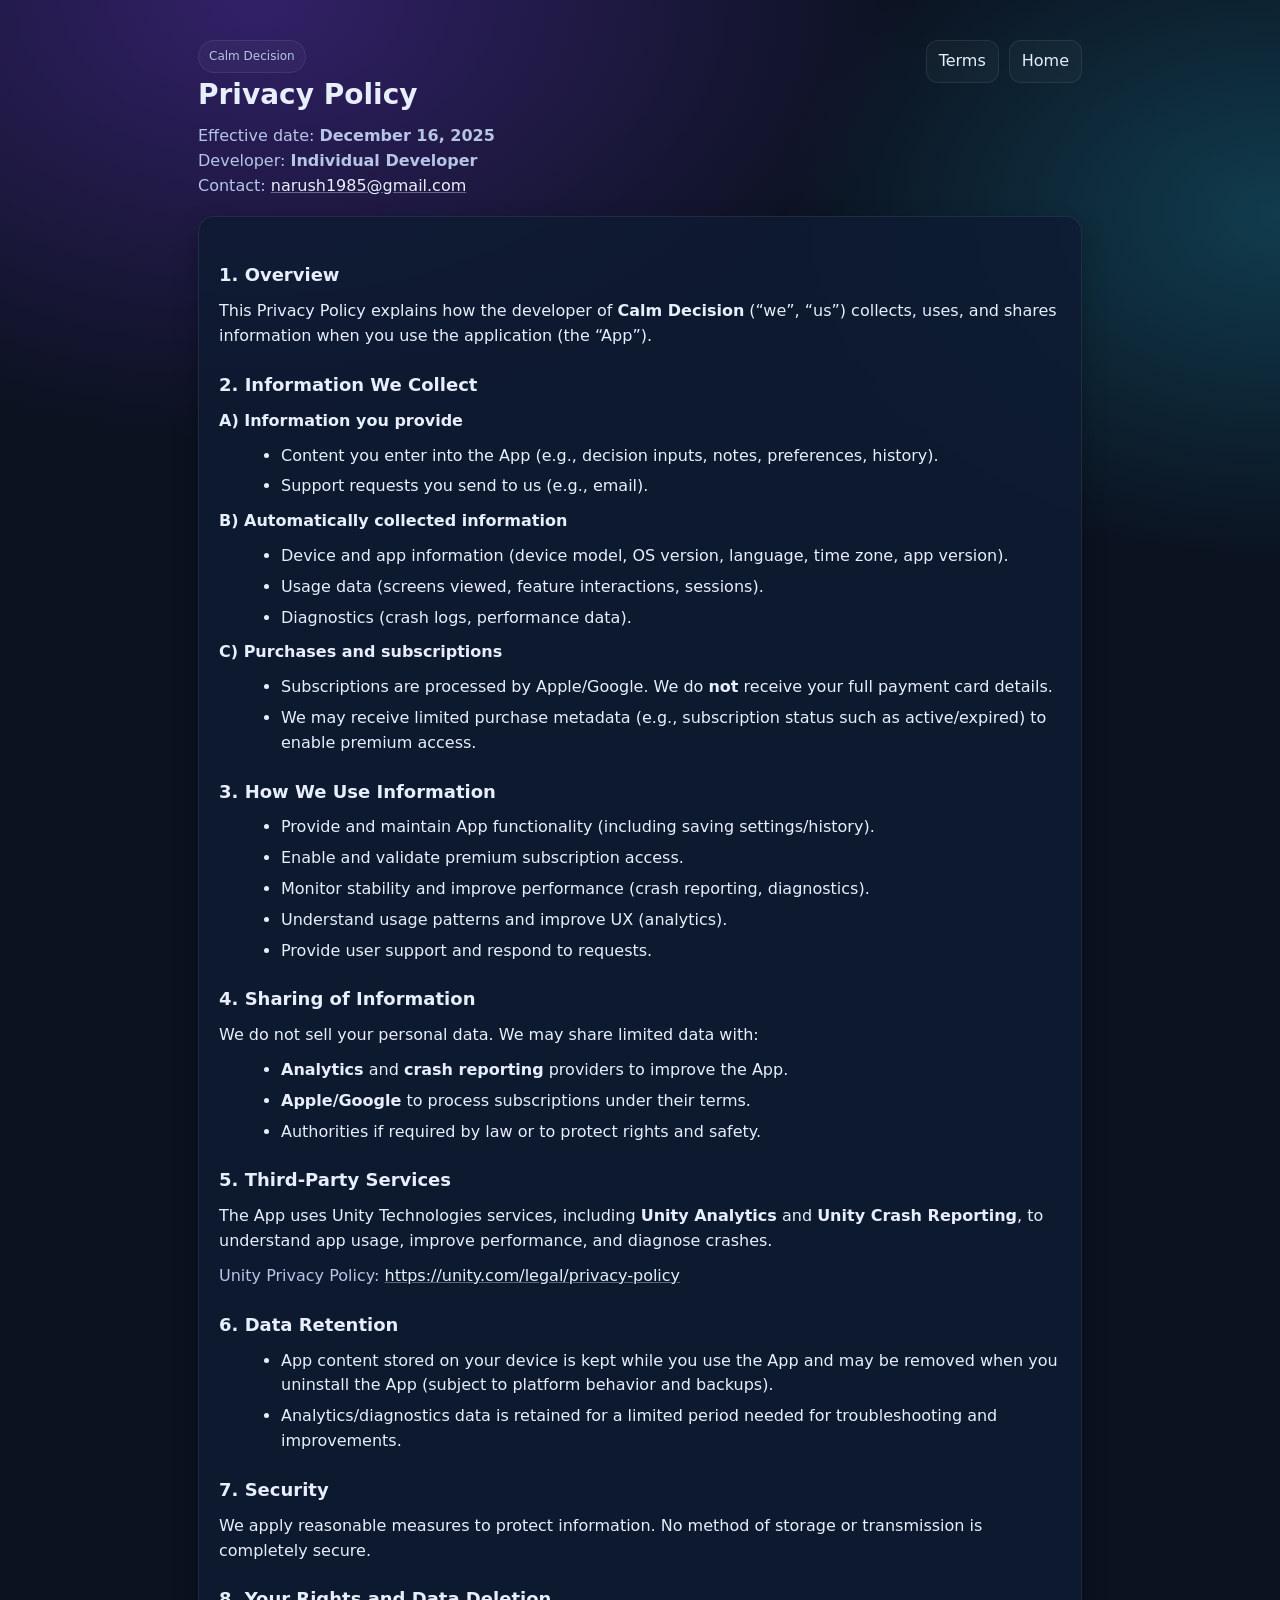
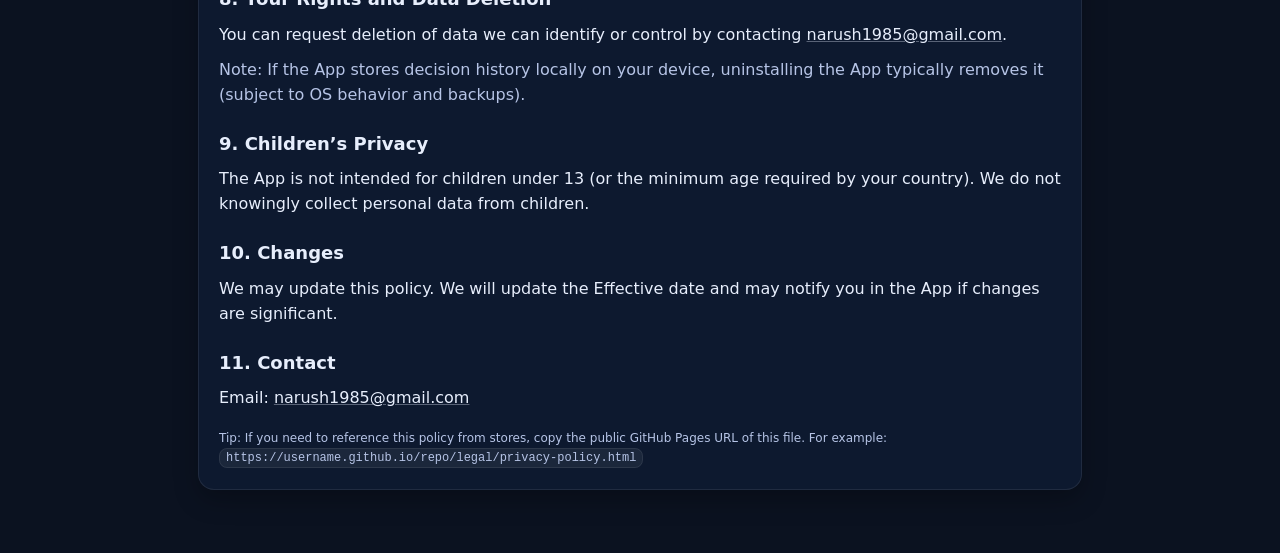
==== legal/privacy-policy.html @ c1544bd0 "Add legal pages for Calm Decision (Privacy Policy, Terms)" ====
<!doctype html>
<html lang="en">
<head>
  <meta charset="utf-8" />
  <meta name="viewport" content="width=device-width,initial-scale=1" />
  <title>Privacy Policy — Calm Decision</title>
  <meta name="description" content="Privacy Policy for Calm Decision app." />
  <style>
    :root { --bg:#0b1220; --card:#0f1b33; --text:#e7eefc; --muted:#b6c4e6; --accent:#7c3aed; --border:rgba(255,255,255,.08); }
    *{box-sizing:border-box}
    body{margin:0;font-family:system-ui,-apple-system,Segoe UI,Roboto,Ubuntu,Cantarell,Noto Sans,sans-serif;background:radial-gradient(1200px 800px at 20% 0%, rgba(124,58,237,.35), transparent 55%),radial-gradient(1000px 700px at 100% 10%, rgba(34,211,238,.22), transparent 50%),var(--bg);color:var(--text);line-height:1.55}
    a{color:var(--text);text-decoration:underline;text-decoration-color:rgba(231,238,252,.35)}
    a:hover{text-decoration-color:var(--text)}
    .wrap{max-width:920px;margin:0 auto;padding:40px 18px 64px}
    .header{display:flex;gap:14px;align-items:flex-start;justify-content:space-between;flex-wrap:wrap;margin-bottom:18px}
    .badge{display:inline-block;padding:6px 10px;border:1px solid var(--border);border-radius:999px;color:var(--muted);font-size:12px;background:rgba(255,255,255,.03)}
    .card{background:rgba(15,27,51,.86);border:1px solid var(--border);border-radius:16px;padding:22px 20px;box-shadow:0 10px 24px rgba(0,0,0,.25)}
    h1{font-size:28px;margin:0 0 8px}
    h2{font-size:18px;margin:22px 0 10px}
    p{margin:10px 0;color:var(--text)}
    ul{margin:8px 0 0 22px;color:var(--text)}
    li{margin:6px 0}
    .muted{color:var(--muted)}
    .toplinks{display:flex;gap:10px;flex-wrap:wrap}
    .toplinks a{display:inline-block;padding:8px 12px;border:1px solid var(--border);border-radius:12px;background:rgba(255,255,255,.03);text-decoration:none}
    .toplinks a:hover{border-color:rgba(255,255,255,.18)}
    footer{margin-top:18px;color:var(--muted);font-size:12px}
    code{background:rgba(255,255,255,.06);padding:2px 6px;border-radius:8px;border:1px solid var(--border)}
  </style>
</head>
<body>
  <div class="wrap">
    <div class="header">
      <div>
        <div class="badge">Calm Decision</div>
        <h1>Privacy Policy</h1>
        <div class="muted">
          Effective date: <strong>December 16, 2025</strong><br />
          Developer: <strong>Individual Developer</strong><br />
          Contact: <a href="mailto:narush1985@gmail.com">narush1985@gmail.com</a>
        </div>
      </div>

      <div class="toplinks">
        <a href="./terms.html" title="Open Terms & Conditions">Terms</a>
        <a href="../" title="Back to site (optional)">Home</a>
      </div>
    </div>

    <div class="card">
      <h2>1. Overview</h2>
      <p>
        This Privacy Policy explains how the developer of <strong>Calm Decision</strong> (“we”, “us”) collects, uses, and shares information
        when you use the application (the “App”).
      </p>

      <h2>2. Information We Collect</h2>
      <p><strong>A) Information you provide</strong></p>
      <ul>
        <li>Content you enter into the App (e.g., decision inputs, notes, preferences, history).</li>
        <li>Support requests you send to us (e.g., email).</li>
      </ul>

      <p><strong>B) Automatically collected information</strong></p>
      <ul>
        <li>Device and app information (device model, OS version, language, time zone, app version).</li>
        <li>Usage data (screens viewed, feature interactions, sessions).</li>
        <li>Diagnostics (crash logs, performance data).</li>
      </ul>

      <p><strong>C) Purchases and subscriptions</strong></p>
      <ul>
        <li>Subscriptions are processed by Apple/Google. We do <strong>not</strong> receive your full payment card details.</li>
        <li>We may receive limited purchase metadata (e.g., subscription status such as active/expired) to enable premium access.</li>
      </ul>

      <h2>3. How We Use Information</h2>
      <ul>
        <li>Provide and maintain App functionality (including saving settings/history).</li>
        <li>Enable and validate premium subscription access.</li>
        <li>Monitor stability and improve performance (crash reporting, diagnostics).</li>
        <li>Understand usage patterns and improve UX (analytics).</li>
        <li>Provide user support and respond to requests.</li>
      </ul>

      <h2>4. Sharing of Information</h2>
      <p>We do not sell your personal data. We may share limited data with:</p>
      <ul>
        <li><strong>Analytics</strong> and <strong>crash reporting</strong> providers to improve the App.</li>
        <li><strong>Apple/Google</strong> to process subscriptions under their terms.</li>
        <li>Authorities if required by law or to protect rights and safety.</li>
      </ul>

      <h2>5. Third-Party Services</h2>
      <p>
        The App uses Unity Technologies services, including <strong>Unity Analytics</strong> and <strong>Unity Crash Reporting</strong>,
        to understand app usage, improve performance, and diagnose crashes.
      </p>
      <p class="muted">
        Unity Privacy Policy: <a href="https://unity.com/legal/privacy-policy" target="_blank" rel="noopener noreferrer">https://unity.com/legal/privacy-policy</a>
      </p>

      <h2>6. Data Retention</h2>
      <ul>
        <li>App content stored on your device is kept while you use the App and may be removed when you uninstall the App (subject to platform behavior and backups).</li>
        <li>Analytics/diagnostics data is retained for a limited period needed for troubleshooting and improvements.</li>
      </ul>

      <h2>7. Security</h2>
      <p>We apply reasonable measures to protect information. No method of storage or transmission is completely secure.</p>

      <h2>8. Your Rights and Data Deletion</h2>
      <p>
        You can request deletion of data we can identify or control by contacting
        <a href="mailto:narush1985@gmail.com">narush1985@gmail.com</a>.
      </p>
      <p class="muted">
        Note: If the App stores decision history locally on your device, uninstalling the App typically removes it (subject to OS behavior and backups).
      </p>

      <h2>9. Children’s Privacy</h2>
      <p>The App is not intended for children under 13 (or the minimum age required by your country). We do not knowingly collect personal data from children.</p>

      <h2>10. Changes</h2>
      <p>We may update this policy. We will update the Effective date and may notify you in the App if changes are significant.</p>

      <h2>11. Contact</h2>
      <p>Email: <a href="mailto:narush1985@gmail.com">narush1985@gmail.com</a></p>

      <footer>
        Tip: If you need to reference this policy from stores, copy the public GitHub Pages URL of this file.
        For example: <code>https://username.github.io/repo/legal/privacy-policy.html</code>
      </footer>
    </div>
  </div>
</body>
</html>
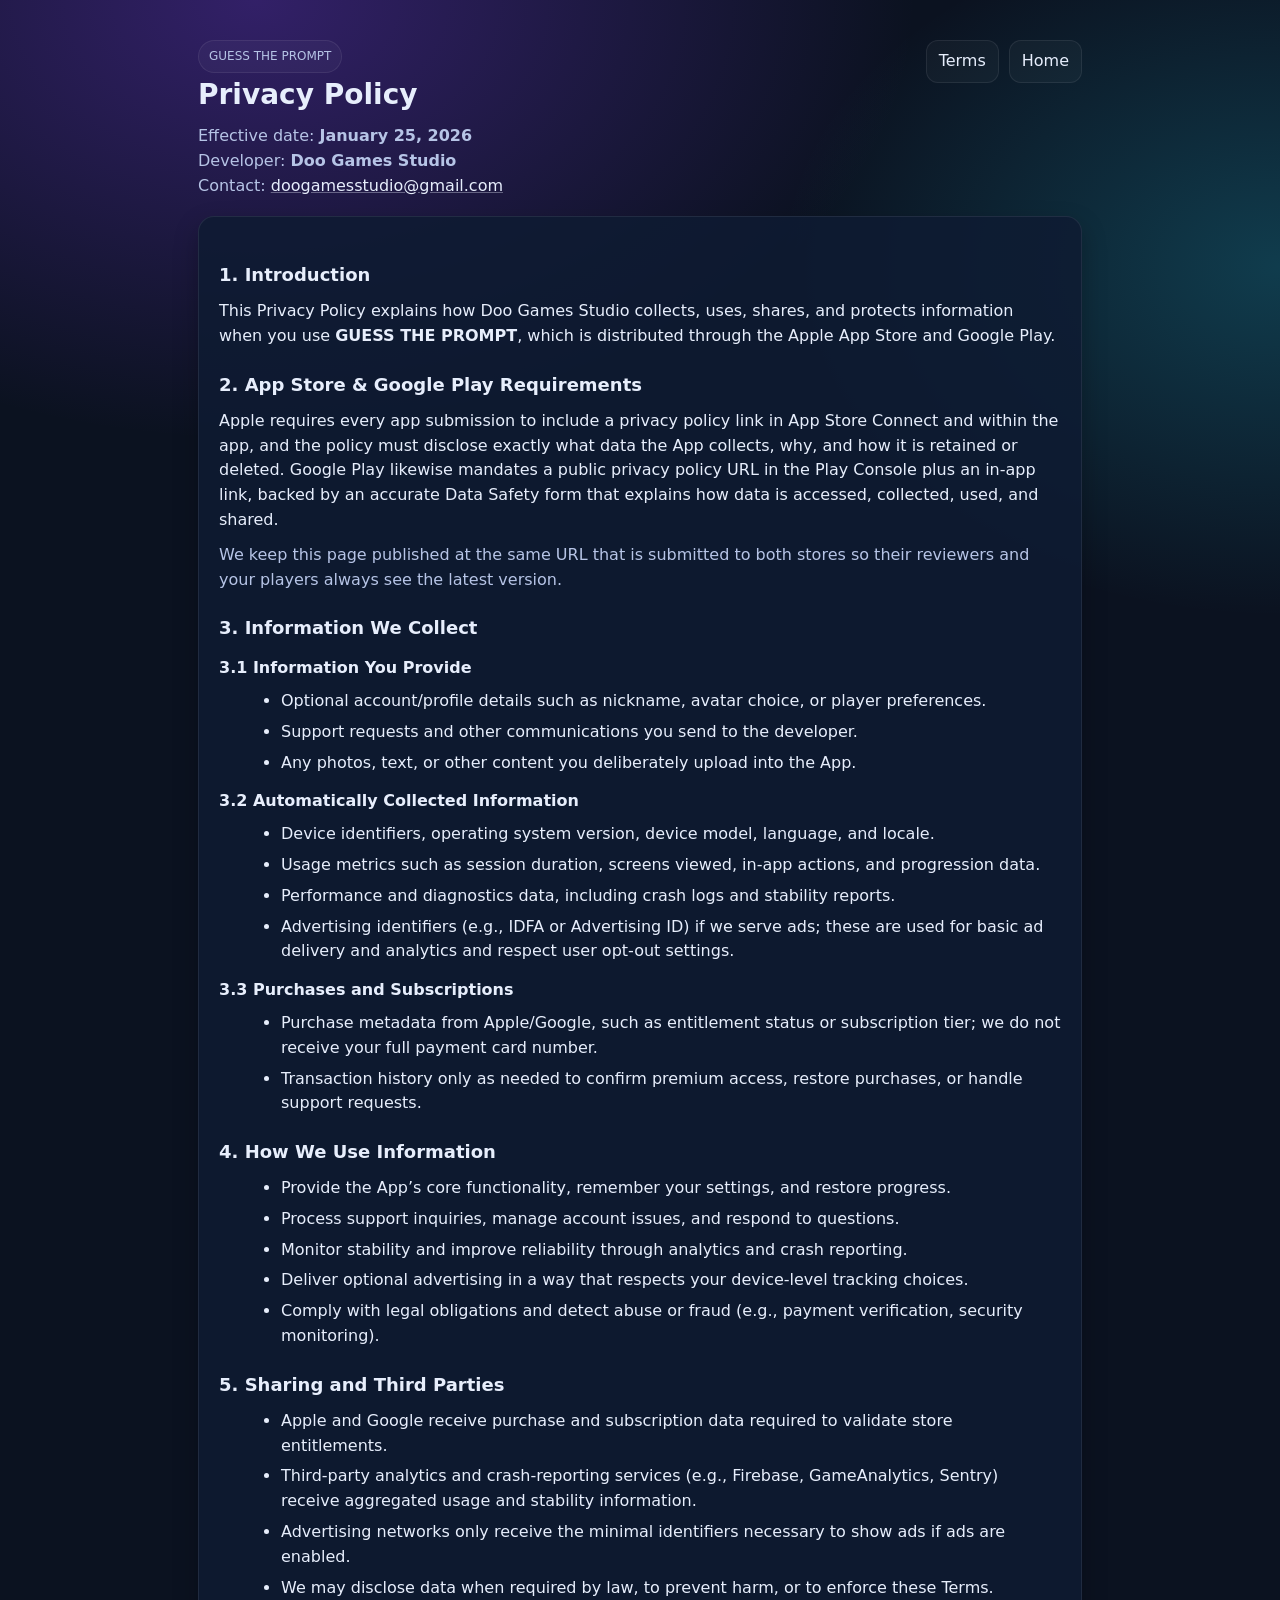
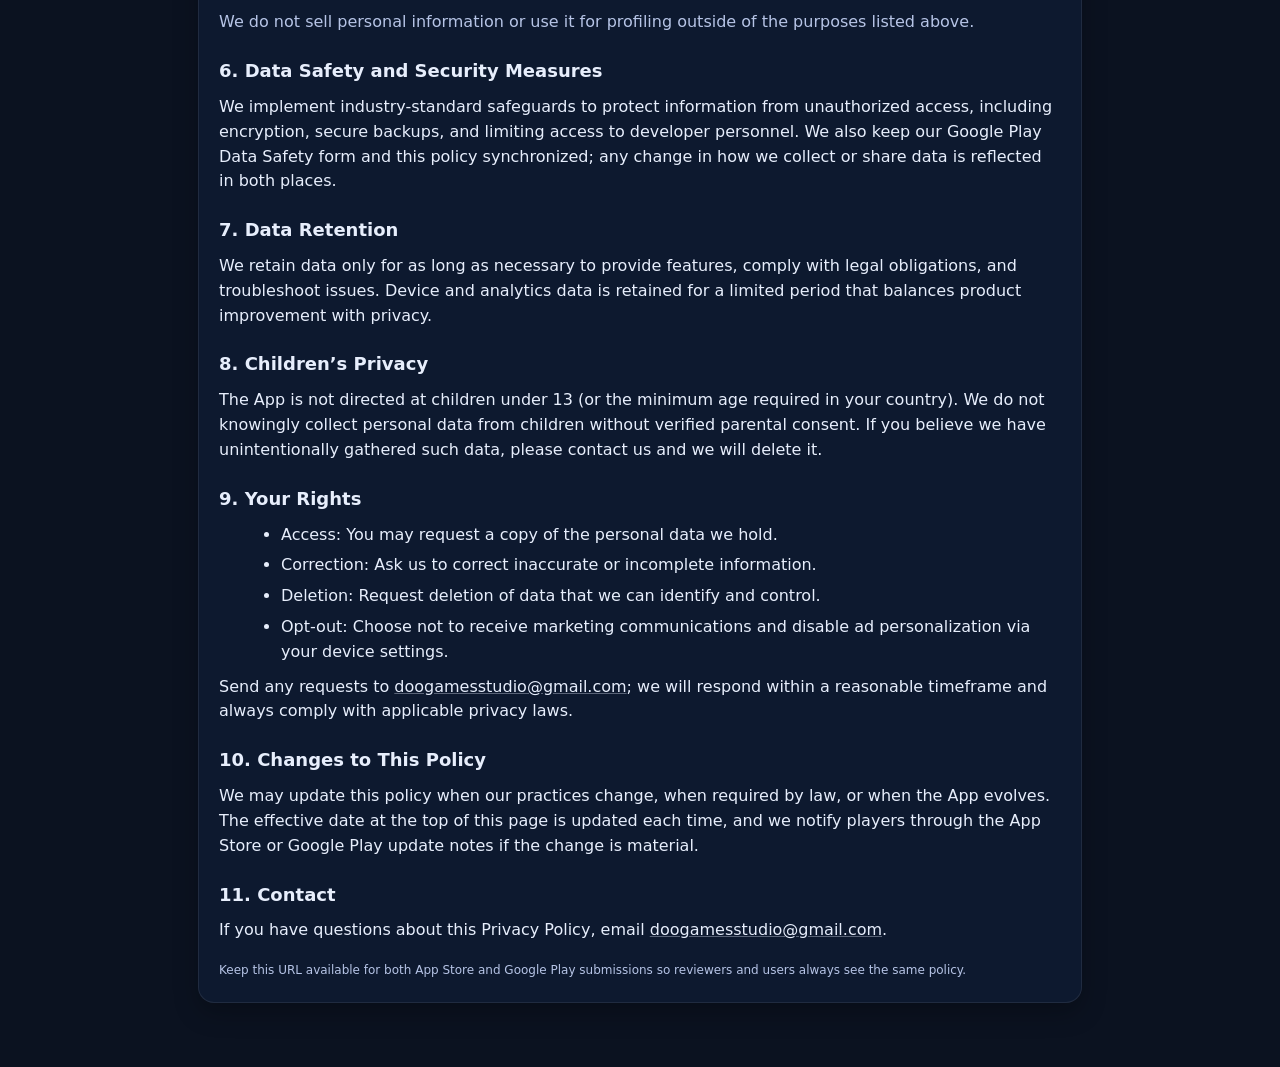
==== commit 260429a7: "Add legal generator and per-app documents" ====
--- a/legal/privacy-policy.html
+++ b/legal/privacy-policy.html
@@ -3,8 +3,8 @@
 <head>
   <meta charset="utf-8" />
   <meta name="viewport" content="width=device-width,initial-scale=1" />
-  <title>Privacy Policy — Calm Decision</title>
-  <meta name="description" content="Privacy Policy for Calm Decision app." />
+  <title>Privacy Policy — GUESS THE PROMPT</title>
+  <meta name="description" content="Privacy Policy for GUESS THE PROMPT distributed by Doo Games Studio via App Store and Google Play." />
   <style>
     :root { --bg:#0b1220; --card:#0f1b33; --text:#e7eefc; --muted:#b6c4e6; --accent:#7c3aed; --border:rgba(255,255,255,.08); }
     *{box-sizing:border-box}
@@ -17,6 +17,7 @@
     .card{background:rgba(15,27,51,.86);border:1px solid var(--border);border-radius:16px;padding:22px 20px;box-shadow:0 10px 24px rgba(0,0,0,.25)}
     h1{font-size:28px;margin:0 0 8px}
     h2{font-size:18px;margin:22px 0 10px}
+    h3{font-size:16px;margin:14px 0 6px}
     p{margin:10px 0;color:var(--text)}
     ul{margin:8px 0 0 22px;color:var(--text)}
     li{margin:6px 0}
@@ -32,104 +33,92 @@
   <div class="wrap">
     <div class="header">
       <div>
-        <div class="badge">Calm Decision</div>
+        <div class="badge">GUESS THE PROMPT</div>
         <h1>Privacy Policy</h1>
         <div class="muted">
-          Effective date: <strong>December 16, 2025</strong><br />
-          Developer: <strong>Individual Developer</strong><br />
-          Contact: <a href="mailto:narush1985@gmail.com">narush1985@gmail.com</a>
+          Effective date: <strong>January 25, 2026</strong><br />
+          Developer: <strong>Doo Games Studio</strong><br />
+          Contact: <a href="mailto:doogamesstudio@gmail.com">doogamesstudio@gmail.com</a>
         </div>
       </div>
-
       <div class="toplinks">
-        <a href="./terms.html" title="Open Terms & Conditions">Terms</a>
+        <a href="./terms.html" title="Open Terms of Service">Terms</a>
         <a href="../" title="Back to site (optional)">Home</a>
       </div>
     </div>
 
     <div class="card">
-      <h2>1. Overview</h2>
-      <p>
-        This Privacy Policy explains how the developer of <strong>Calm Decision</strong> (“we”, “us”) collects, uses, and shares information
-        when you use the application (the “App”).
-      </p>
+      <h2>1. Introduction</h2>
+      <p>This Privacy Policy explains how Doo Games Studio collects, uses, shares, and protects information when you use <strong>GUESS THE PROMPT</strong>, which is distributed through the Apple App Store and Google Play.</p>
 
-      <h2>2. Information We Collect</h2>
-      <p><strong>A) Information you provide</strong></p>
+      <h2>2. App Store & Google Play Requirements</h2>
+      <p>Apple requires every app submission to include a privacy policy link in App Store Connect and within the app, and the policy must disclose exactly what data the App collects, why, and how it is retained or deleted. Google Play likewise mandates a public privacy policy URL in the Play Console plus an in-app link, backed by an accurate Data Safety form that explains how data is accessed, collected, used, and shared.</p>
+      <p class="muted">We keep this page published at the same URL that is submitted to both stores so their reviewers and your players always see the latest version.</p>
+
+      <h2>3. Information We Collect</h2>
+      <h3>3.1 Information You Provide</h3>
       <ul>
-        <li>Content you enter into the App (e.g., decision inputs, notes, preferences, history).</li>
-        <li>Support requests you send to us (e.g., email).</li>
+        <li>Optional account/profile details such as nickname, avatar choice, or player preferences.</li>
+        <li>Support requests and other communications you send to the developer.</li>
+        <li>Any photos, text, or other content you deliberately upload into the App.</li>
+      </ul>
+      <h3>3.2 Automatically Collected Information</h3>
+      <ul>
+        <li>Device identifiers, operating system version, device model, language, and locale.</li>
+        <li>Usage metrics such as session duration, screens viewed, in-app actions, and progression data.</li>
+        <li>Performance and diagnostics data, including crash logs and stability reports.</li>
+        <li>Advertising identifiers (e.g., IDFA or Advertising ID) if we serve ads; these are used for basic ad delivery and analytics and respect user opt-out settings.</li>
+      </ul>
+      <h3>3.3 Purchases and Subscriptions</h3>
+      <ul>
+        <li>Purchase metadata from Apple/Google, such as entitlement status or subscription tier; we do not receive your full payment card number.</li>
+        <li>Transaction history only as needed to confirm premium access, restore purchases, or handle support requests.</li>
       </ul>
 
-      <p><strong>B) Automatically collected information</strong></p>
+      <h2>4. How We Use Information</h2>
       <ul>
-        <li>Device and app information (device model, OS version, language, time zone, app version).</li>
-        <li>Usage data (screens viewed, feature interactions, sessions).</li>
-        <li>Diagnostics (crash logs, performance data).</li>
+        <li>Provide the App&rsquo;s core functionality, remember your settings, and restore progress.</li>
+        <li>Process support inquiries, manage account issues, and respond to questions.</li>
+        <li>Monitor stability and improve reliability through analytics and crash reporting.</li>
+        <li>Deliver optional advertising in a way that respects your device-level tracking choices.</li>
+        <li>Comply with legal obligations and detect abuse or fraud (e.g., payment verification, security monitoring).</li>
       </ul>
 
-      <p><strong>C) Purchases and subscriptions</strong></p>
+      <h2>5. Sharing and Third Parties</h2>
       <ul>
-        <li>Subscriptions are processed by Apple/Google. We do <strong>not</strong> receive your full payment card details.</li>
-        <li>We may receive limited purchase metadata (e.g., subscription status such as active/expired) to enable premium access.</li>
+        <li>Apple and Google receive purchase and subscription data required to validate store entitlements.</li>
+        <li>Third-party analytics and crash-reporting services (e.g., Firebase, GameAnalytics, Sentry) receive aggregated usage and stability information.</li>
+        <li>Advertising networks only receive the minimal identifiers necessary to show ads if ads are enabled.</li>
+        <li>We may disclose data when required by law, to prevent harm, or to enforce these Terms.</li>
       </ul>
+      <p class="muted">We do not sell personal information or use it for profiling outside of the purposes listed above.</p>
 
-      <h2>3. How We Use Information</h2>
+      <h2>6. Data Safety and Security Measures</h2>
+      <p>We implement industry-standard safeguards to protect information from unauthorized access, including encryption, secure backups, and limiting access to developer personnel. We also keep our Google Play Data Safety form and this policy synchronized; any change in how we collect or share data is reflected in both places.</p>
+
+      <h2>7. Data Retention</h2>
+      <p>We retain data only for as long as necessary to provide features, comply with legal obligations, and troubleshoot issues. Device and analytics data is retained for a limited period that balances product improvement with privacy.</p>
+
+      <h2>8. Children&rsquo;s Privacy</h2>
+      <p>The App is not directed at children under 13 (or the minimum age required in your country). We do not knowingly collect personal data from children without verified parental consent. If you believe we have unintentionally gathered such data, please contact us and we will delete it.</p>
+
+      <h2>9. Your Rights</h2>
       <ul>
-        <li>Provide and maintain App functionality (including saving settings/history).</li>
-        <li>Enable and validate premium subscription access.</li>
-        <li>Monitor stability and improve performance (crash reporting, diagnostics).</li>
-        <li>Understand usage patterns and improve UX (analytics).</li>
-        <li>Provide user support and respond to requests.</li>
+        <li>Access: You may request a copy of the personal data we hold.</li>
+        <li>Correction: Ask us to correct inaccurate or incomplete information.</li>
+        <li>Deletion: Request deletion of data that we can identify and control.</li>
+        <li>Opt-out: Choose not to receive marketing communications and disable ad personalization via your device settings.</li>
       </ul>
+      <p>Send any requests to <a href="mailto:doogamesstudio@gmail.com">doogamesstudio@gmail.com</a>; we will respond within a reasonable timeframe and always comply with applicable privacy laws.</p>
 
-      <h2>4. Sharing of Information</h2>
-      <p>We do not sell your personal data. We may share limited data with:</p>
-      <ul>
-        <li><strong>Analytics</strong> and <strong>crash reporting</strong> providers to improve the App.</li>
-        <li><strong>Apple/Google</strong> to process subscriptions under their terms.</li>
-        <li>Authorities if required by law or to protect rights and safety.</li>
-      </ul>
-
-      <h2>5. Third-Party Services</h2>
-      <p>
-        The App uses Unity Technologies services, including <strong>Unity Analytics</strong> and <strong>Unity Crash Reporting</strong>,
-        to understand app usage, improve performance, and diagnose crashes.
-      </p>
-      <p class="muted">
-        Unity Privacy Policy: <a href="https://unity.com/legal/privacy-policy" target="_blank" rel="noopener noreferrer">https://unity.com/legal/privacy-policy</a>
-      </p>
-
-      <h2>6. Data Retention</h2>
-      <ul>
-        <li>App content stored on your device is kept while you use the App and may be removed when you uninstall the App (subject to platform behavior and backups).</li>
-        <li>Analytics/diagnostics data is retained for a limited period needed for troubleshooting and improvements.</li>
-      </ul>
-
-      <h2>7. Security</h2>
-      <p>We apply reasonable measures to protect information. No method of storage or transmission is completely secure.</p>
-
-      <h2>8. Your Rights and Data Deletion</h2>
-      <p>
-        You can request deletion of data we can identify or control by contacting
-        <a href="mailto:narush1985@gmail.com">narush1985@gmail.com</a>.
-      </p>
-      <p class="muted">
-        Note: If the App stores decision history locally on your device, uninstalling the App typically removes it (subject to OS behavior and backups).
-      </p>
-
-      <h2>9. Children’s Privacy</h2>
-      <p>The App is not intended for children under 13 (or the minimum age required by your country). We do not knowingly collect personal data from children.</p>
-
-      <h2>10. Changes</h2>
-      <p>We may update this policy. We will update the Effective date and may notify you in the App if changes are significant.</p>
+      <h2>10. Changes to This Policy</h2>
+      <p>We may update this policy when our practices change, when required by law, or when the App evolves. The effective date at the top of this page is updated each time, and we notify players through the App Store or Google Play update notes if the change is material.</p>
 
       <h2>11. Contact</h2>
-      <p>Email: <a href="mailto:narush1985@gmail.com">narush1985@gmail.com</a></p>
+      <p>If you have questions about this Privacy Policy, email <a href="mailto:doogamesstudio@gmail.com">doogamesstudio@gmail.com</a>.</p>
 
       <footer>
-        Tip: If you need to reference this policy from stores, copy the public GitHub Pages URL of this file.
-        For example: <code>https://username.github.io/repo/legal/privacy-policy.html</code>
+        Keep this URL available for both App Store and Google Play submissions so reviewers and users always see the same policy.
       </footer>
     </div>
   </div>
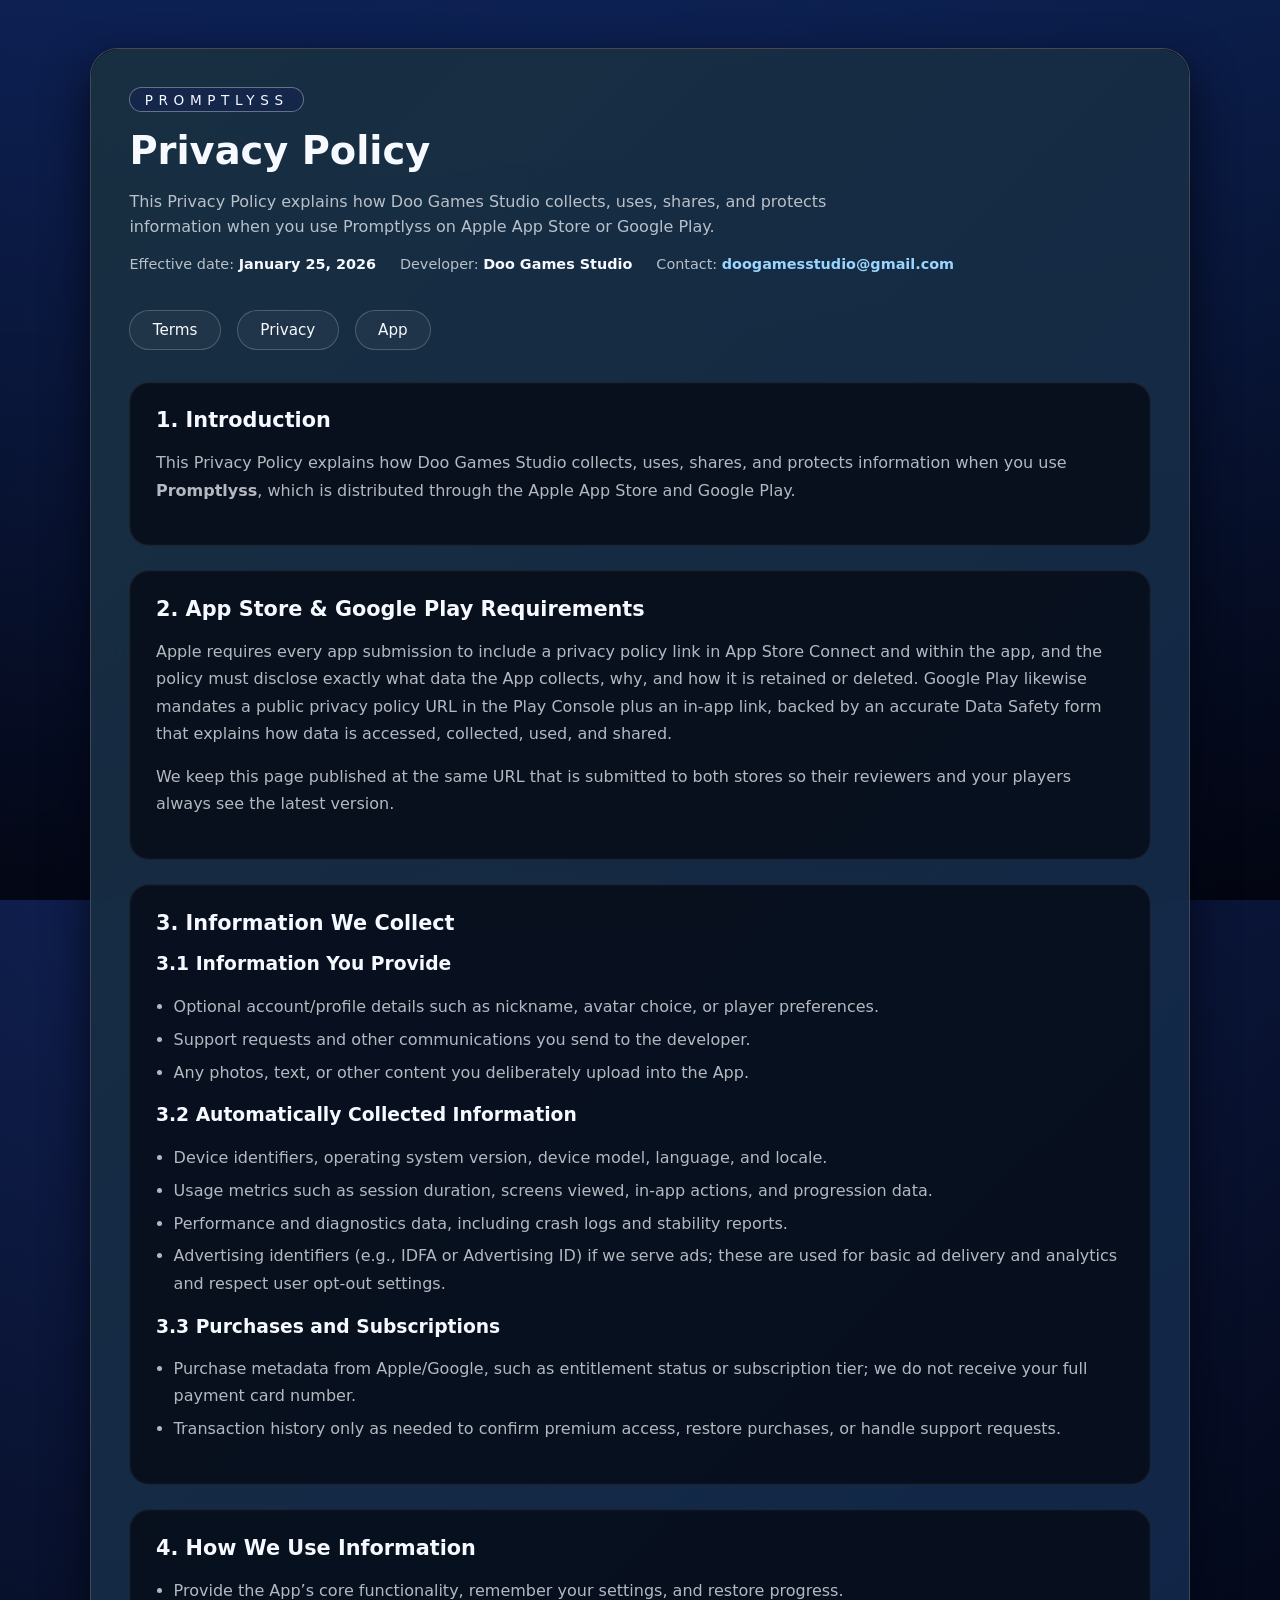
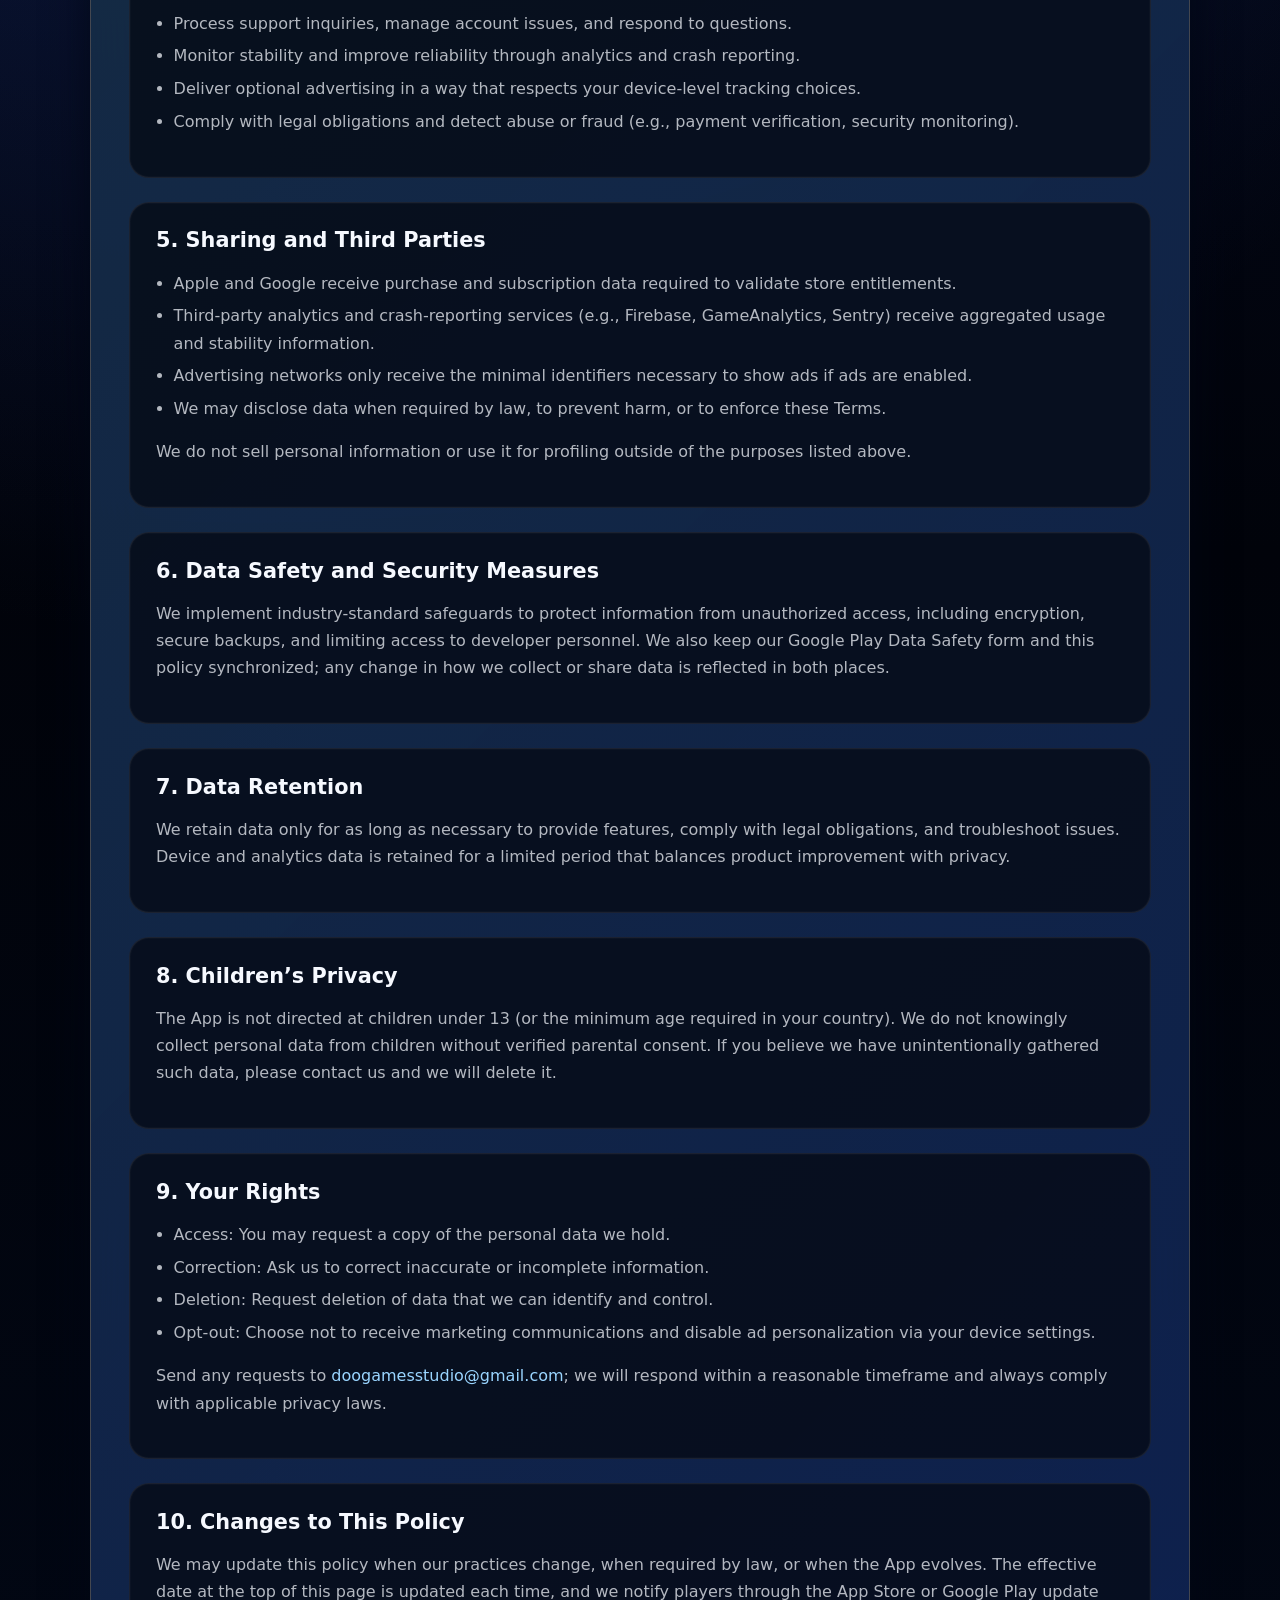
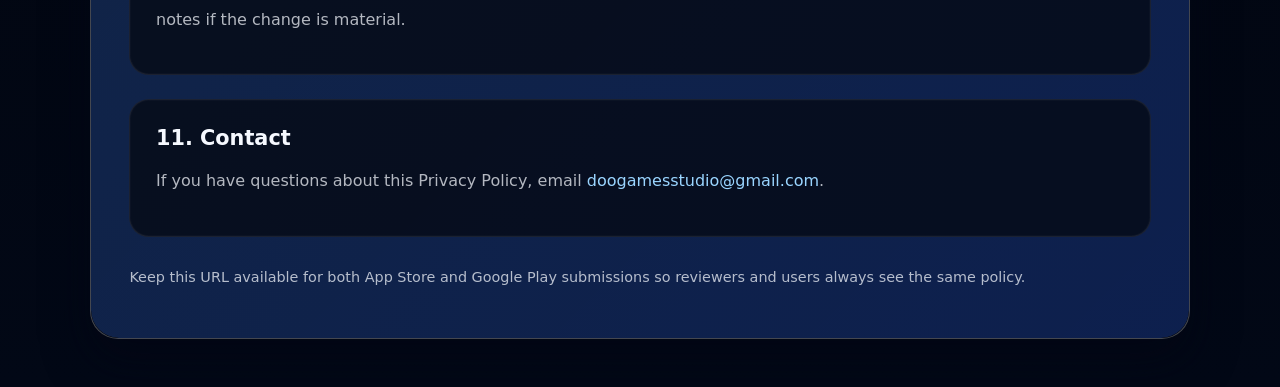
==== commit 9ccaedc2: "Brand legal pages and app shell for Promptlyss" ====
--- a/legal/privacy-policy.html
+++ b/legal/privacy-policy.html
@@ -1,126 +1,118 @@
-<!doctype html>
-<html lang="en">
+﻿<!doctype html>
+<html lang= ru>
 <head>
-  <meta charset="utf-8" />
-  <meta name="viewport" content="width=device-width,initial-scale=1" />
-  <title>Privacy Policy — GUESS THE PROMPT</title>
-  <meta name="description" content="Privacy Policy for GUESS THE PROMPT distributed by Doo Games Studio via App Store and Google Play." />
-  <style>
-    :root { --bg:#0b1220; --card:#0f1b33; --text:#e7eefc; --muted:#b6c4e6; --accent:#7c3aed; --border:rgba(255,255,255,.08); }
-    *{box-sizing:border-box}
-    body{margin:0;font-family:system-ui,-apple-system,Segoe UI,Roboto,Ubuntu,Cantarell,Noto Sans,sans-serif;background:radial-gradient(1200px 800px at 20% 0%, rgba(124,58,237,.35), transparent 55%),radial-gradient(1000px 700px at 100% 10%, rgba(34,211,238,.22), transparent 50%),var(--bg);color:var(--text);line-height:1.55}
-    a{color:var(--text);text-decoration:underline;text-decoration-color:rgba(231,238,252,.35)}
-    a:hover{text-decoration-color:var(--text)}
-    .wrap{max-width:920px;margin:0 auto;padding:40px 18px 64px}
-    .header{display:flex;gap:14px;align-items:flex-start;justify-content:space-between;flex-wrap:wrap;margin-bottom:18px}
-    .badge{display:inline-block;padding:6px 10px;border:1px solid var(--border);border-radius:999px;color:var(--muted);font-size:12px;background:rgba(255,255,255,.03)}
-    .card{background:rgba(15,27,51,.86);border:1px solid var(--border);border-radius:16px;padding:22px 20px;box-shadow:0 10px 24px rgba(0,0,0,.25)}
-    h1{font-size:28px;margin:0 0 8px}
-    h2{font-size:18px;margin:22px 0 10px}
-    h3{font-size:16px;margin:14px 0 6px}
-    p{margin:10px 0;color:var(--text)}
-    ul{margin:8px 0 0 22px;color:var(--text)}
-    li{margin:6px 0}
-    .muted{color:var(--muted)}
-    .toplinks{display:flex;gap:10px;flex-wrap:wrap}
-    .toplinks a{display:inline-block;padding:8px 12px;border:1px solid var(--border);border-radius:12px;background:rgba(255,255,255,.03);text-decoration:none}
-    .toplinks a:hover{border-color:rgba(255,255,255,.18)}
-    footer{margin-top:18px;color:var(--muted);font-size:12px}
-    code{background:rgba(255,255,255,.06);padding:2px 6px;border-radius:8px;border:1px solid var(--border)}
-  </style>
+  <meta charset=utf-8 />
+  <meta name=viewport content=width=device-width,initial-scale=1 />
+  <title>Privacy Policy — Promptlyss</title>
+  <meta name=description content=Privacy Policy for Promptlyss distributed by Doo Games Studio via App Store and Google Play. />
+  <link rel=stylesheet href=apps/promptlyss/style.css />
 </head>
 <body>
-  <div class="wrap">
-    <div class="header">
-      <div>
-        <div class="badge">GUESS THE PROMPT</div>
+  <main>
+    <div class=panel>
+      <header class=hero>
+        <div class=badge>Promptlyss</div>
         <h1>Privacy Policy</h1>
-        <div class="muted">
-          Effective date: <strong>January 25, 2026</strong><br />
-          Developer: <strong>Doo Games Studio</strong><br />
-          Contact: <a href="mailto:doogamesstudio@gmail.com">doogamesstudio@gmail.com</a>
+        <p class=lede>This Privacy Policy explains how Doo Games Studio collects, uses, shares, and protects information when you use Promptlyss on Apple App Store or Google Play.</p>
+        <div class=hero__meta>
+          <span>Effective date: <strong>January 25, 2026</strong></span>
+          <span>Developer: <strong>Doo Games Studio</strong></span>
+          <span>Contact: <strong><a href=mailto:doogamesstudio@gmail.com>doogamesstudio@gmail.com</a></strong></span>
         </div>
+      </header>
+
+      <nav class=subnav>
+        <a href=./terms.html>Terms</a>
+        <a href=./privacy-policy.html>Privacy</a>
+        <a href=apps/promptlyss/index.html>App</a>
+      </nav>
+
+      <div class=content>
+        <article>
+          <h2>1. Introduction</h2>
+          <p>This Privacy Policy explains how Doo Games Studio collects, uses, shares, and protects information when you use <strong>Promptlyss</strong>, which is distributed through the Apple App Store and Google Play.</p>
+        </article>
+        <article>
+          <h2>2. App Store & Google Play Requirements</h2>
+          <p>Apple requires every app submission to include a privacy policy link in App Store Connect and within the app, and the policy must disclose exactly what data the App collects, why, and how it is retained or deleted. Google Play likewise mandates a public privacy policy URL in the Play Console plus an in-app link, backed by an accurate Data Safety form that explains how data is accessed, collected, used, and shared.</p>
+          <p class=muted>We keep this page published at the same URL that is submitted to both stores so their reviewers and your players always see the latest version.</p>
+        </article>
+        <article>
+          <h2>3. Information We Collect</h2>
+          <h3>3.1 Information You Provide</h3>
+          <ul>
+            <li>Optional account/profile details such as nickname, avatar choice, or player preferences.</li>
+            <li>Support requests and other communications you send to the developer.</li>
+            <li>Any photos, text, or other content you deliberately upload into the App.</li>
+          </ul>
+          <h3>3.2 Automatically Collected Information</h3>
+          <ul>
+            <li>Device identifiers, operating system version, device model, language, and locale.</li>
+            <li>Usage metrics such as session duration, screens viewed, in-app actions, and progression data.</li>
+            <li>Performance and diagnostics data, including crash logs and stability reports.</li>
+            <li>Advertising identifiers (e.g., IDFA or Advertising ID) if we serve ads; these are used for basic ad delivery and analytics and respect user opt-out settings.</li>
+          </ul>
+          <h3>3.3 Purchases and Subscriptions</h3>
+          <ul>
+            <li>Purchase metadata from Apple/Google, such as entitlement status or subscription tier; we do not receive your full payment card number.</li>
+            <li>Transaction history only as needed to confirm premium access, restore purchases, or handle support requests.</li>
+          </ul>
+        </article>
+        <article>
+          <h2>4. How We Use Information</h2>
+          <ul>
+            <li>Provide the App’s core functionality, remember your settings, and restore progress.</li>
+            <li>Process support inquiries, manage account issues, and respond to questions.</li>
+            <li>Monitor stability and improve reliability through analytics and crash reporting.</li>
+            <li>Deliver optional advertising in a way that respects your device-level tracking choices.</li>
+            <li>Comply with legal obligations and detect abuse or fraud (e.g., payment verification, security monitoring).</li>
+          </ul>
+        </article>
+        <article>
+          <h2>5. Sharing and Third Parties</h2>
+          <ul>
+            <li>Apple and Google receive purchase and subscription data required to validate store entitlements.</li>
+            <li>Third-party analytics and crash-reporting services (e.g., Firebase, GameAnalytics, Sentry) receive aggregated usage and stability information.</li>
+            <li>Advertising networks only receive the minimal identifiers necessary to show ads if ads are enabled.</li>
+            <li>We may disclose data when required by law, to prevent harm, or to enforce these Terms.</li>
+          </ul>
+          <p class=muted>We do not sell personal information or use it for profiling outside of the purposes listed above.</p>
+        </article>
+        <article>
+          <h2>6. Data Safety and Security Measures</h2>
+          <p>We implement industry-standard safeguards to protect information from unauthorized access, including encryption, secure backups, and limiting access to developer personnel. We also keep our Google Play Data Safety form and this policy synchronized; any change in how we collect or share data is reflected in both places.</p>
+        </article>
+        <article>
+          <h2>7. Data Retention</h2>
+          <p>We retain data only for as long as necessary to provide features, comply with legal obligations, and troubleshoot issues. Device and analytics data is retained for a limited period that balances product improvement with privacy.</p>
+        </article>
+        <article>
+          <h2>8. Children’s Privacy</h2>
+          <p>The App is not directed at children under 13 (or the minimum age required in your country). We do not knowingly collect personal data from children without verified parental consent. If you believe we have unintentionally gathered such data, please contact us and we will delete it.</p>
+        </article>
+        <article>
+          <h2>9. Your Rights</h2>
+          <ul>
+            <li>Access: You may request a copy of the personal data we hold.</li>
+            <li>Correction: Ask us to correct inaccurate or incomplete information.</li>
+            <li>Deletion: Request deletion of data that we can identify and control.</li>
+            <li>Opt-out: Choose not to receive marketing communications and disable ad personalization via your device settings.</li>
+          </ul>
+          <p>Send any requests to <a href=mailto:doogamesstudio@gmail.com>doogamesstudio@gmail.com</a>; we will respond within a reasonable timeframe and always comply with applicable privacy laws.</p>
+        </article>
+        <article>
+          <h2>10. Changes to This Policy</h2>
+          <p>We may update this policy when our practices change, when required by law, or when the App evolves. The effective date at the top of this page is updated each time, and we notify players through the App Store or Google Play update notes if the change is material.</p>
+        </article>
+        <article>
+          <h2>11. Contact</h2>
+          <p>If you have questions about this Privacy Policy, email <a href=mailto:doogamesstudio@gmail.com>doogamesstudio@gmail.com</a>.</p>
+        </article>
       </div>
-      <div class="toplinks">
-        <a href="./terms.html" title="Open Terms of Service">Terms</a>
-        <a href="../" title="Back to site (optional)">Home</a>
-      </div>
+
+      <p class=footer-note>Keep this URL available for both App Store and Google Play submissions so reviewers and users always see the same policy.</p>
     </div>
-
-    <div class="card">
-      <h2>1. Introduction</h2>
-      <p>This Privacy Policy explains how Doo Games Studio collects, uses, shares, and protects information when you use <strong>GUESS THE PROMPT</strong>, which is distributed through the Apple App Store and Google Play.</p>
-
-      <h2>2. App Store & Google Play Requirements</h2>
-      <p>Apple requires every app submission to include a privacy policy link in App Store Connect and within the app, and the policy must disclose exactly what data the App collects, why, and how it is retained or deleted. Google Play likewise mandates a public privacy policy URL in the Play Console plus an in-app link, backed by an accurate Data Safety form that explains how data is accessed, collected, used, and shared.</p>
-      <p class="muted">We keep this page published at the same URL that is submitted to both stores so their reviewers and your players always see the latest version.</p>
-
-      <h2>3. Information We Collect</h2>
-      <h3>3.1 Information You Provide</h3>
-      <ul>
-        <li>Optional account/profile details such as nickname, avatar choice, or player preferences.</li>
-        <li>Support requests and other communications you send to the developer.</li>
-        <li>Any photos, text, or other content you deliberately upload into the App.</li>
-      </ul>
-      <h3>3.2 Automatically Collected Information</h3>
-      <ul>
-        <li>Device identifiers, operating system version, device model, language, and locale.</li>
-        <li>Usage metrics such as session duration, screens viewed, in-app actions, and progression data.</li>
-        <li>Performance and diagnostics data, including crash logs and stability reports.</li>
-        <li>Advertising identifiers (e.g., IDFA or Advertising ID) if we serve ads; these are used for basic ad delivery and analytics and respect user opt-out settings.</li>
-      </ul>
-      <h3>3.3 Purchases and Subscriptions</h3>
-      <ul>
-        <li>Purchase metadata from Apple/Google, such as entitlement status or subscription tier; we do not receive your full payment card number.</li>
-        <li>Transaction history only as needed to confirm premium access, restore purchases, or handle support requests.</li>
-      </ul>
-
-      <h2>4. How We Use Information</h2>
-      <ul>
-        <li>Provide the App&rsquo;s core functionality, remember your settings, and restore progress.</li>
-        <li>Process support inquiries, manage account issues, and respond to questions.</li>
-        <li>Monitor stability and improve reliability through analytics and crash reporting.</li>
-        <li>Deliver optional advertising in a way that respects your device-level tracking choices.</li>
-        <li>Comply with legal obligations and detect abuse or fraud (e.g., payment verification, security monitoring).</li>
-      </ul>
-
-      <h2>5. Sharing and Third Parties</h2>
-      <ul>
-        <li>Apple and Google receive purchase and subscription data required to validate store entitlements.</li>
-        <li>Third-party analytics and crash-reporting services (e.g., Firebase, GameAnalytics, Sentry) receive aggregated usage and stability information.</li>
-        <li>Advertising networks only receive the minimal identifiers necessary to show ads if ads are enabled.</li>
-        <li>We may disclose data when required by law, to prevent harm, or to enforce these Terms.</li>
-      </ul>
-      <p class="muted">We do not sell personal information or use it for profiling outside of the purposes listed above.</p>
-
-      <h2>6. Data Safety and Security Measures</h2>
-      <p>We implement industry-standard safeguards to protect information from unauthorized access, including encryption, secure backups, and limiting access to developer personnel. We also keep our Google Play Data Safety form and this policy synchronized; any change in how we collect or share data is reflected in both places.</p>
-
-      <h2>7. Data Retention</h2>
-      <p>We retain data only for as long as necessary to provide features, comply with legal obligations, and troubleshoot issues. Device and analytics data is retained for a limited period that balances product improvement with privacy.</p>
-
-      <h2>8. Children&rsquo;s Privacy</h2>
-      <p>The App is not directed at children under 13 (or the minimum age required in your country). We do not knowingly collect personal data from children without verified parental consent. If you believe we have unintentionally gathered such data, please contact us and we will delete it.</p>
-
-      <h2>9. Your Rights</h2>
-      <ul>
-        <li>Access: You may request a copy of the personal data we hold.</li>
-        <li>Correction: Ask us to correct inaccurate or incomplete information.</li>
-        <li>Deletion: Request deletion of data that we can identify and control.</li>
-        <li>Opt-out: Choose not to receive marketing communications and disable ad personalization via your device settings.</li>
-      </ul>
-      <p>Send any requests to <a href="mailto:doogamesstudio@gmail.com">doogamesstudio@gmail.com</a>; we will respond within a reasonable timeframe and always comply with applicable privacy laws.</p>
-
-      <h2>10. Changes to This Policy</h2>
-      <p>We may update this policy when our practices change, when required by law, or when the App evolves. The effective date at the top of this page is updated each time, and we notify players through the App Store or Google Play update notes if the change is material.</p>
-
-      <h2>11. Contact</h2>
-      <p>If you have questions about this Privacy Policy, email <a href="mailto:doogamesstudio@gmail.com">doogamesstudio@gmail.com</a>.</p>
-
-      <footer>
-        Keep this URL available for both App Store and Google Play submissions so reviewers and users always see the same policy.
-      </footer>
-    </div>
-  </div>
+  </main>
 </body>
 </html>
+
